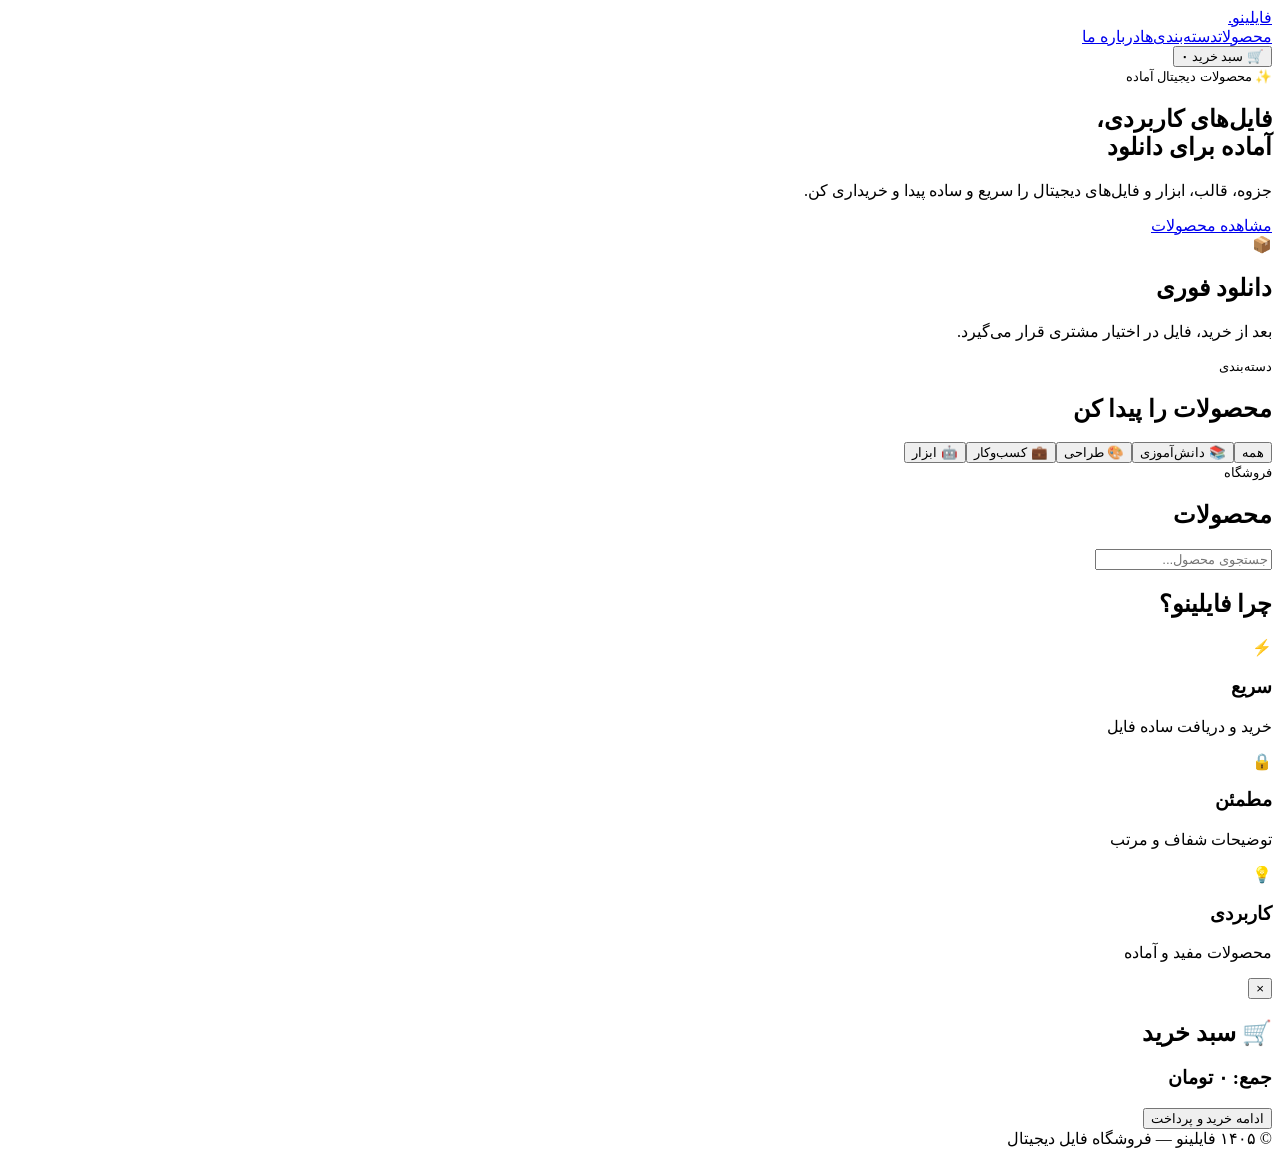
==== index.html @ 992df52e "Create digital shop homepage" ====
<!doctype html><html lang="fa" dir="rtl"><head><meta charset="UTF-8"><meta name="viewport" content="width=device-width,initial-scale=1"><title>فایلینو | فروشگاه فایل دیجیتال</title><meta name="description" content="فروشگاه فایل‌های دیجیتال، آموزشی و کاربردی"><link rel="stylesheet" href="style.css"></head><body><header><div class="nav"><a class="logo" href="#">فایلینو<span>.</span></a><nav><a href="#products">محصولات</a><a href="#categories">دسته‌بندی‌ها</a><a href="#about">درباره ما</a></nav><button onclick="openCart()">🛒 سبد خرید <b id="count">۰</b></button></div></header><main><section class="hero"><div><small>✨ محصولات دیجیتال آماده</small><h1>فایل‌های کاربردی،<br><strong>آماده برای دانلود</strong></h1><p>جزوه، قالب، ابزار و فایل‌های دیجیتال را سریع و ساده پیدا و خریداری کن.</p><a class="cta" href="#products">مشاهده محصولات</a></div><div class="heroCard"><div>📦</div><h2>دانلود فوری</h2><p>بعد از خرید، فایل در اختیار مشتری قرار می‌گیرد.</p></div></section><section id="categories" class="section"><small>دسته‌بندی</small><h2>محصولات را پیدا کن</h2><div class="cats"><button onclick="filter('all')">همه</button><button onclick="filter('study')">📚 دانش‌آموزی</button><button onclick="filter('design')">🎨 طراحی</button><button onclick="filter('business')">💼 کسب‌وکار</button><button onclick="filter('tools')">🤖 ابزار</button></div></section><section id="products" class="section"><div class="head"><div><small>فروشگاه</small><h2>محصولات</h2></div><input id="search" placeholder="جستجوی محصول..." oninput="render()"></div><div id="grid" class="grid"></div></section><section id="about" class="about"><h2>چرا فایلینو؟</h2><div class="features"><div>⚡<h3>سریع</h3><p>خرید و دریافت ساده فایل</p></div><div>🔒<h3>مطمئن</h3><p>توضیحات شفاف و مرتب</p></div><div>💡<h3>کاربردی</h3><p>محصولات مفید و آماده</p></div></div></section></main><div id="modal" class="modal" onclick="closeCart(event)"><div class="box" onclick="event.stopPropagation()"><button class="x" onclick="closeCart()">×</button><h2>🛒 سبد خرید</h2><div id="items"></div><h3 id="total">جمع: ۰ تومان</h3><button class="pay" onclick="checkout()">ادامه خرید و پرداخت</button></div></div><footer>© ۱۴۰۵ فایلینو — فروشگاه فایل دیجیتال</footer><script src="script.js"></script></body></html>
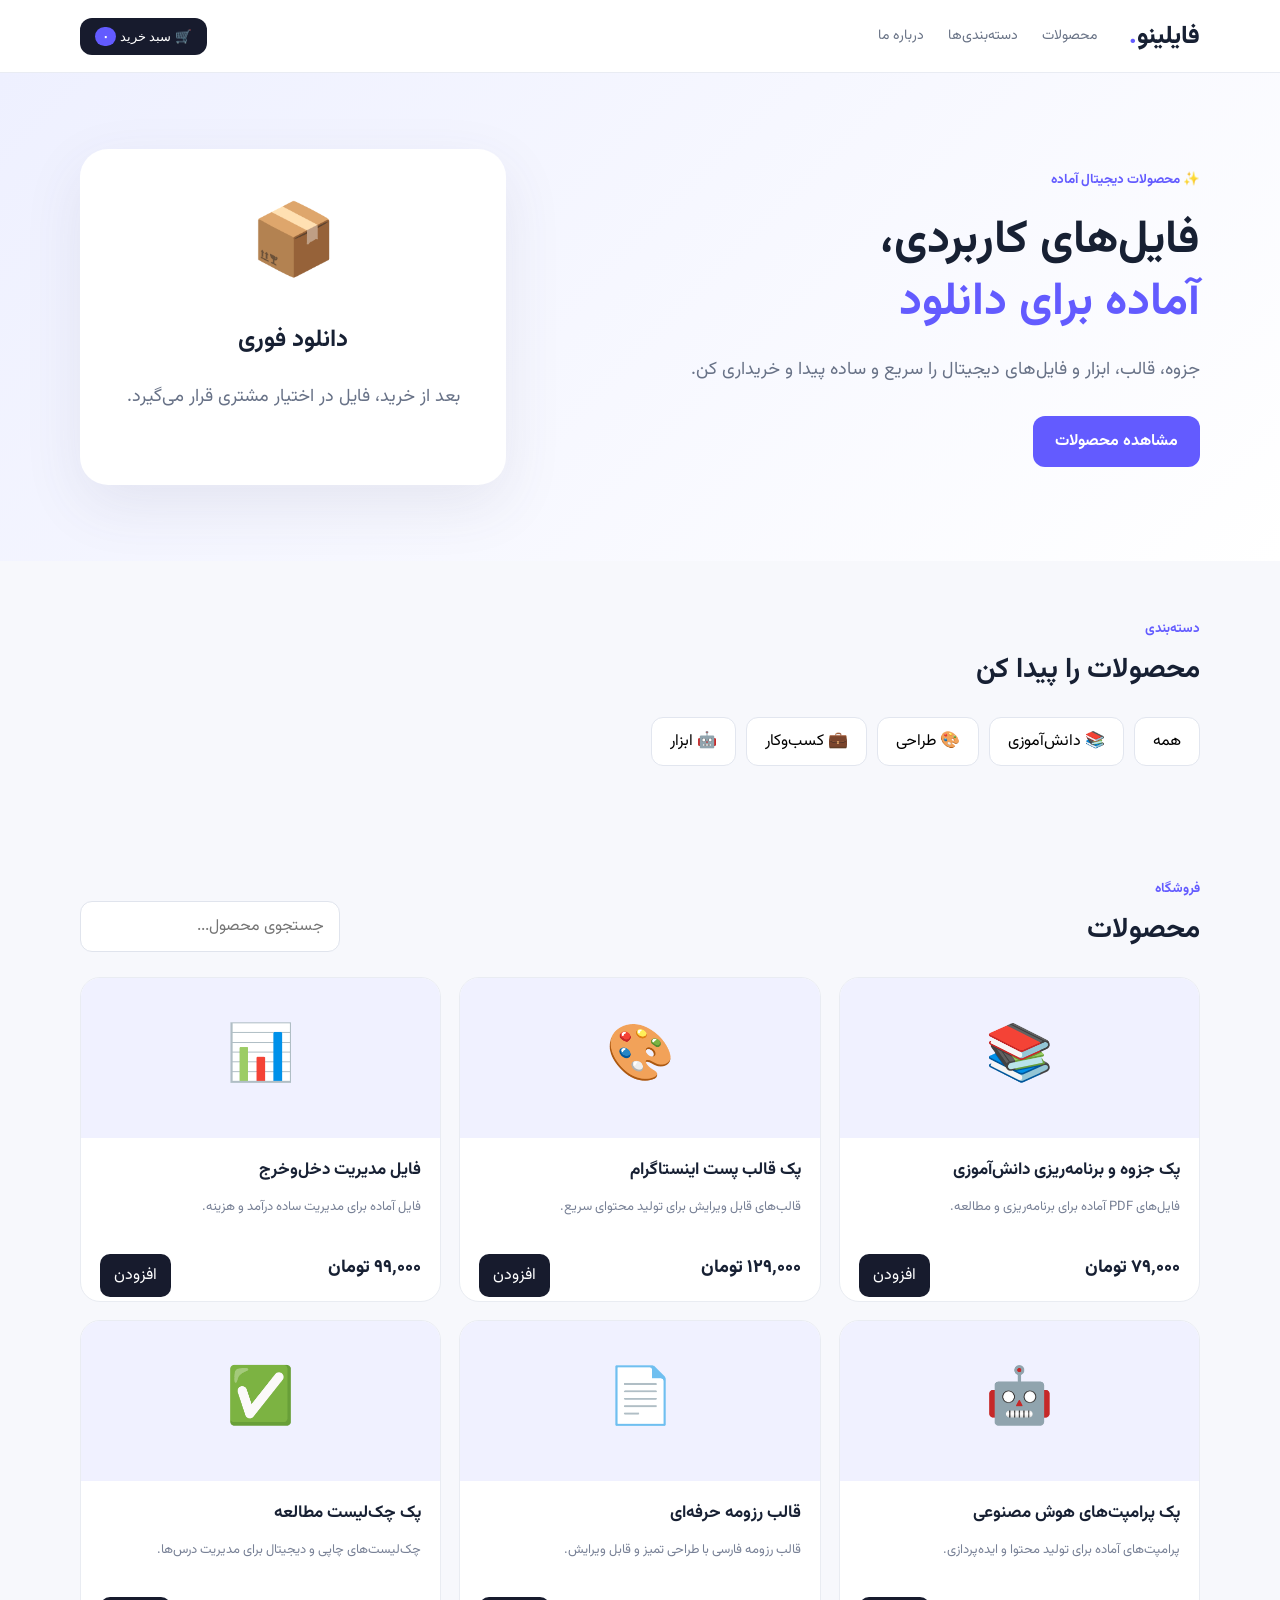
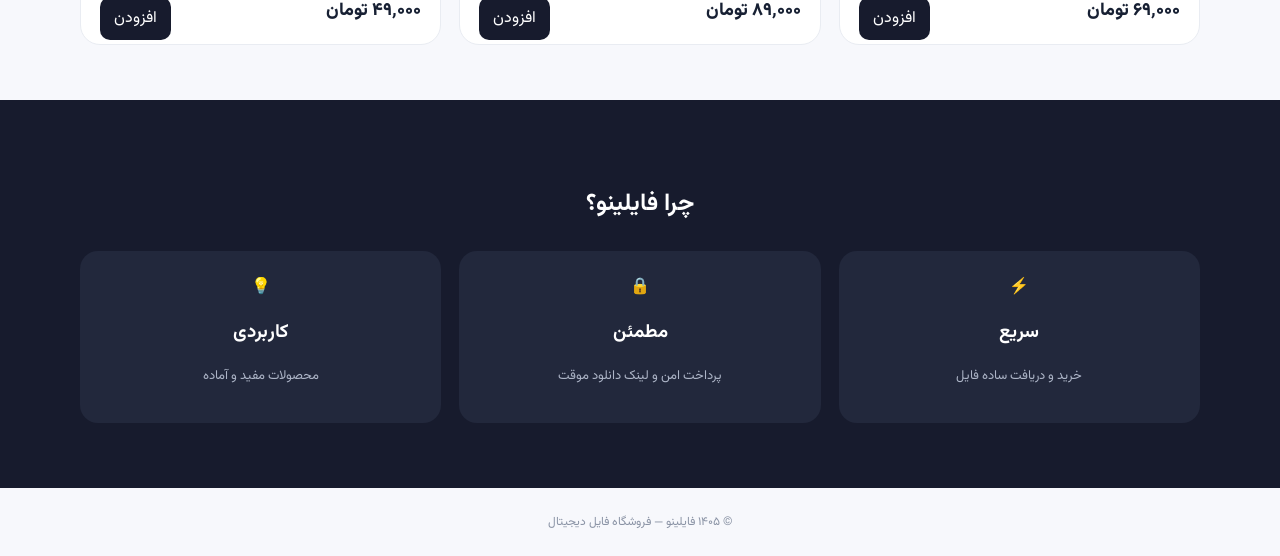
==== commit e000caf9: "Add real checkout form and payment status UI" ====
--- a/index.html
+++ b/index.html
@@ -1 +1 @@
-<!doctype html><html lang="fa" dir="rtl"><head><meta charset="UTF-8"><meta name="viewport" content="width=device-width,initial-scale=1"><title>فایلینو | فروشگاه فایل دیجیتال</title><meta name="description" content="فروشگاه فایل‌های دیجیتال، آموزشی و کاربردی"><link rel="stylesheet" href="style.css"></head><body><header><div class="nav"><a class="logo" href="#">فایلینو<span>.</span></a><nav><a href="#products">محصولات</a><a href="#categories">دسته‌بندی‌ها</a><a href="#about">درباره ما</a></nav><button onclick="openCart()">🛒 سبد خرید <b id="count">۰</b></button></div></header><main><section class="hero"><div><small>✨ محصولات دیجیتال آماده</small><h1>فایل‌های کاربردی،<br><strong>آماده برای دانلود</strong></h1><p>جزوه، قالب، ابزار و فایل‌های دیجیتال را سریع و ساده پیدا و خریداری کن.</p><a class="cta" href="#products">مشاهده محصولات</a></div><div class="heroCard"><div>📦</div><h2>دانلود فوری</h2><p>بعد از خرید، فایل در اختیار مشتری قرار می‌گیرد.</p></div></section><section id="categories" class="section"><small>دسته‌بندی</small><h2>محصولات را پیدا کن</h2><div class="cats"><button onclick="filter('all')">همه</button><button onclick="filter('study')">📚 دانش‌آموزی</button><button onclick="filter('design')">🎨 طراحی</button><button onclick="filter('business')">💼 کسب‌وکار</button><button onclick="filter('tools')">🤖 ابزار</button></div></section><section id="products" class="section"><div class="head"><div><small>فروشگاه</small><h2>محصولات</h2></div><input id="search" placeholder="جستجوی محصول..." oninput="render()"></div><div id="grid" class="grid"></div></section><section id="about" class="about"><h2>چرا فایلینو؟</h2><div class="features"><div>⚡<h3>سریع</h3><p>خرید و دریافت ساده فایل</p></div><div>🔒<h3>مطمئن</h3><p>توضیحات شفاف و مرتب</p></div><div>💡<h3>کاربردی</h3><p>محصولات مفید و آماده</p></div></div></section></main><div id="modal" class="modal" onclick="closeCart(event)"><div class="box" onclick="event.stopPropagation()"><button class="x" onclick="closeCart()">×</button><h2>🛒 سبد خرید</h2><div id="items"></div><h3 id="total">جمع: ۰ تومان</h3><button class="pay" onclick="checkout()">ادامه خرید و پرداخت</button></div></div><footer>© ۱۴۰۵ فایلینو — فروشگاه فایل دیجیتال</footer><script src="script.js"></script></body></html>+<!doctype html><html lang="fa" dir="rtl"><head><meta charset="UTF-8"><meta name="viewport" content="width=device-width,initial-scale=1"><title>فایلینو | فروشگاه فایل دیجیتال</title><meta name="description" content="فروشگاه فایل‌های دیجیتال، آموزشی و کاربردی"><link rel="stylesheet" href="style.css"></head><body><header><div class="nav"><a class="logo" href="#">فایلینو<span>.</span></a><nav><a href="#products">محصولات</a><a href="#categories">دسته‌بندی‌ها</a><a href="#about">درباره ما</a></nav><button onclick="openCart()">🛒 سبد خرید <b id="count">۰</b></button></div></header><main><section class="hero"><div><small>✨ محصولات دیجیتال آماده</small><h1>فایل‌های کاربردی،<br><strong>آماده برای دانلود</strong></h1><p>جزوه، قالب، ابزار و فایل‌های دیجیتال را سریع و ساده پیدا و خریداری کن.</p><a class="cta" href="#products">مشاهده محصولات</a></div><div class="heroCard"><div>📦</div><h2>دانلود فوری</h2><p>بعد از خرید، فایل در اختیار مشتری قرار می‌گیرد.</p></div></section><section id="categories" class="section"><small>دسته‌بندی</small><h2>محصولات را پیدا کن</h2><div class="cats"><button onclick="filter('all')">همه</button><button onclick="filter('study')">📚 دانش‌آموزی</button><button onclick="filter('design')">🎨 طراحی</button><button onclick="filter('business')">💼 کسب‌وکار</button><button onclick="filter('tools')">🤖 ابزار</button></div></section><section id="products" class="section"><div class="head"><div><small>فروشگاه</small><h2>محصولات</h2></div><input class="search" id="search" placeholder="جستجوی محصول..." oninput="render()"></div><div id="grid" class="grid"></div></section><section id="about" class="about"><h2>چرا فایلینو؟</h2><div class="features"><div>⚡<h3>سریع</h3><p>خرید و دریافت ساده فایل</p></div><div>🔒<h3>مطمئن</h3><p>پرداخت امن و لینک دانلود موقت</p></div><div>💡<h3>کاربردی</h3><p>محصولات مفید و آماده</p></div></div></section></main><div id="modal" class="modal" onclick="closeCart(event)"><div class="box" onclick="event.stopPropagation()"><button class="x" onclick="closeCart()">×</button><div id="cartView"><h2>🛒 سبد خرید</h2><div id="items"></div><h3 id="total">جمع: ۰ تومان</h3><button class="pay" onclick="checkout()">ادامه خرید و پرداخت</button></div><div id="checkoutView" style="display:none"><h2>💳 اطلاعات خریدار</h2><p>برای ثبت سفارش، اطلاعات زیر را وارد کن.</p><input id="customerName" class="checkout-input" placeholder="نام و نام خانوادگی"><input id="customerMobile" class="checkout-input" placeholder="شماره موبایل (مثلاً 0912...)" inputmode="tel"><input id="customerEmail" class="checkout-input" placeholder="ایمیل (اختیاری)" type="email"><button class="pay" onclick="startPayment()">پرداخت و رفتن به درگاه</button><button class="back" onclick="showCart()">بازگشت به سبد</button><p id="checkoutMsg" class="checkout-msg"></p></div><div id="successView" style="display:none"><h2>🎉 پرداخت موفق بود</h2><p id="successText">سفارش شما با موفقیت ثبت شد.</p><div id="downloads"></div></div></div></div><footer>© ۱۴۰۵ فایلینو — فروشگاه فایل دیجیتال</footer><script src="script.js"></script></body></html>
--- a/style.css
+++ b/style.css
@@ -0,0 +1 @@
+@import url('https://fonts.googleapis.com/css2?family=Vazirmatn:wght@400;500;600;700;800&display=swap');*{box-sizing:border-box}body{margin:0;font-family:Vazirmatn,Arial,sans-serif;background:#f7f8fc;color:#172033}a{text-decoration:none;color:inherit}.nav{width:min(1120px,92%);height:72px;margin:auto;display:flex;align-items:center;gap:32px}.header,header{background:#fff;border-bottom:1px solid #e9ecf3;position:sticky;top:0;z-index:10}.logo{font-size:25px;font-weight:800}.logo span{color:#635bff}.nav nav{display:flex;gap:24px;color:#697386;font-size:14px}.nav button{margin-right:auto;border:0;background:#171b2d;color:white;border-radius:12px;padding:11px 15px;cursor:pointer}.nav button b{background:#635bff;padding:2px 7px;border-radius:20px}.hero{padding:76px max(4%,calc((100% - 1120px)/2));background:linear-gradient(135deg,#eef0ff,#fff);display:grid;grid-template-columns:1.5fr 1fr;gap:55px;align-items:center}.hero small,.section>small,.head small{color:#635bff;font-weight:700}.hero h1{font-size:46px;line-height:1.35;margin:18px 0}.hero h1 strong{color:#635bff}.hero p{font-size:18px;color:#687287;line-height:2;margin-bottom:28px}.cta,.pay{display:inline-block;background:#635bff;color:#fff;border:0;border-radius:12px;padding:13px 22px;font:inherit;font-weight:700;cursor:pointer}.heroCard{background:#fff;padding:42px;border-radius:28px;box-shadow:0 20px 60px #4b4b6b18;text-align:center}.heroCard div{font-size:70px}.section{width:min(1120px,92%);margin:auto;padding:55px 0}.section h2{font-size:28px;margin:7px 0 25px}.cats{display:flex;gap:10px;flex-wrap:wrap}.cats button{background:#fff;border:1px solid #e2e6ef;padding:11px 18px;border-radius:12px;font:inherit;cursor:pointer}.cats button:hover{border-color:#635bff;color:#635bff}.head{display:flex;justify-content:space-between;align-items:end;margin-bottom:25px}.head h2{margin-bottom:0}.search{width:260px;border:1px solid #e0e4ed;border-radius:12px;padding:12px 15px;font:inherit;outline:none;background:#fff}.grid{display:grid;grid-template-columns:repeat(3,1fr);gap:18px}.product{background:#fff;border:1px solid #e9ecf2;border-radius:20px;overflow:hidden}.product-img{height:160px;display:grid;place-items:center;font-size:55px;background:#f0f1ff}.product-body{padding:19px}.product h3{margin:0 0 8px;font-size:17px}.product p{color:#788196;font-size:13px;line-height:1.8;min-height:45px}.price{font-weight:800;font-size:18px}.buy{float:left;background:#171b2d;color:#fff;border:0;border-radius:10px;padding:9px 14px;cursor:pointer;font:inherit}.about{padding:65px 4%;background:#171b2d;color:white;text-align:center}.features{width:min(1120px,100%);margin:28px auto 0;display:grid;grid-template-columns:repeat(3,1fr);gap:18px}.features div{background:#22283c;border-radius:18px;padding:24px}.features span{font-size:35px}.features p{color:#adb5c7;font-size:13px}footer{padding:25px;text-align:center;color:#8a93a5;font-size:12px}.modal{display:none;position:fixed;inset:0;background:#0008;z-index:30;padding:20px}.modal.show{display:grid;place-items:center}.box{background:white;width:min(500px,100%);border-radius:22px;padding:25px;position:relative;max-height:85vh;overflow:auto}.x{position:absolute;left:18px;top:12px;border:0;background:none;font-size:30px;cursor:pointer}.cart-row{display:flex;justify-content:space-between;gap:10px;padding:15px 0;border-bottom:1px solid #eee}.remove{border:0;background:#fee2e2;color:#b91c1c;border-radius:8px;padding:5px 8px}.pay{width:100%}@media(max-width:750px){.nav nav{display:none}.hero{grid-template-columns:1fr;padding-top:50px;padding-bottom:50px}.hero h1{font-size:34px}.grid{grid-template-columns:1fr 1fr}.features{grid-template-columns:1fr}.head{align-items:stretch;gap:15px;flex-direction:column}.search{width:100%}}@media(max-width:480px){.grid{grid-template-columns:1fr}.nav{gap:10px}.nav button{padding:9px 10px;font-size:12px}}
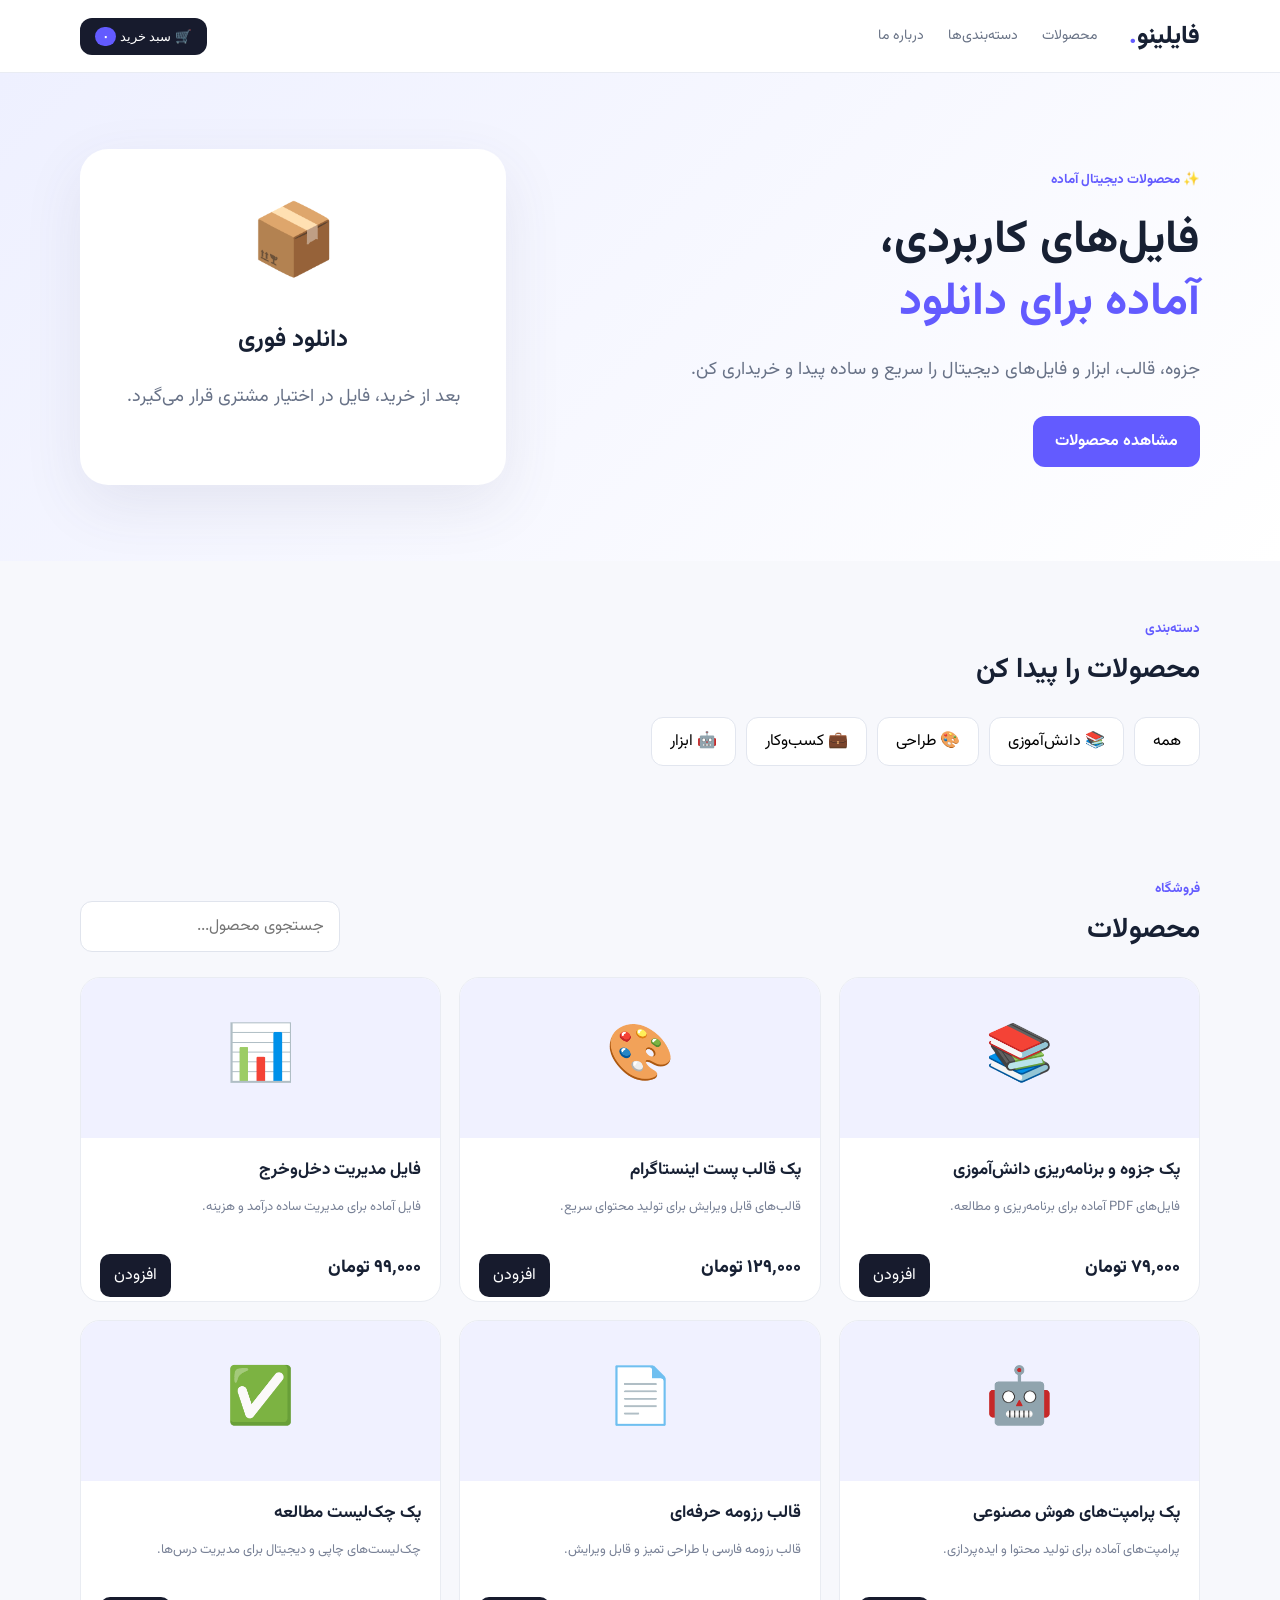
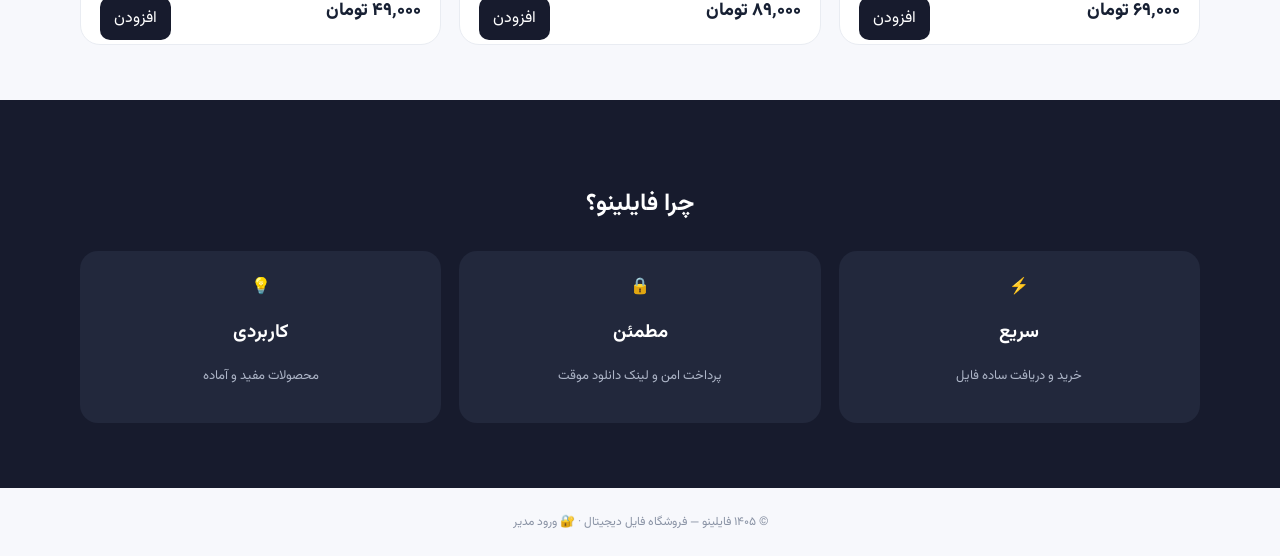
==== commit d3cc3a97: "Add admin login link to storefront" ====
--- a/index.html
+++ b/index.html
@@ -1 +1 @@
-<!doctype html><html lang="fa" dir="rtl"><head><meta charset="UTF-8"><meta name="viewport" content="width=device-width,initial-scale=1"><title>فایلینو | فروشگاه فایل دیجیتال</title><meta name="description" content="فروشگاه فایل‌های دیجیتال، آموزشی و کاربردی"><link rel="stylesheet" href="style.css"></head><body><header><div class="nav"><a class="logo" href="#">فایلینو<span>.</span></a><nav><a href="#products">محصولات</a><a href="#categories">دسته‌بندی‌ها</a><a href="#about">درباره ما</a></nav><button onclick="openCart()">🛒 سبد خرید <b id="count">۰</b></button></div></header><main><section class="hero"><div><small>✨ محصولات دیجیتال آماده</small><h1>فایل‌های کاربردی،<br><strong>آماده برای دانلود</strong></h1><p>جزوه، قالب، ابزار و فایل‌های دیجیتال را سریع و ساده پیدا و خریداری کن.</p><a class="cta" href="#products">مشاهده محصولات</a></div><div class="heroCard"><div>📦</div><h2>دانلود فوری</h2><p>بعد از خرید، فایل در اختیار مشتری قرار می‌گیرد.</p></div></section><section id="categories" class="section"><small>دسته‌بندی</small><h2>محصولات را پیدا کن</h2><div class="cats"><button onclick="filter('all')">همه</button><button onclick="filter('study')">📚 دانش‌آموزی</button><button onclick="filter('design')">🎨 طراحی</button><button onclick="filter('business')">💼 کسب‌وکار</button><button onclick="filter('tools')">🤖 ابزار</button></div></section><section id="products" class="section"><div class="head"><div><small>فروشگاه</small><h2>محصولات</h2></div><input class="search" id="search" placeholder="جستجوی محصول..." oninput="render()"></div><div id="grid" class="grid"></div></section><section id="about" class="about"><h2>چرا فایلینو؟</h2><div class="features"><div>⚡<h3>سریع</h3><p>خرید و دریافت ساده فایل</p></div><div>🔒<h3>مطمئن</h3><p>پرداخت امن و لینک دانلود موقت</p></div><div>💡<h3>کاربردی</h3><p>محصولات مفید و آماده</p></div></div></section></main><div id="modal" class="modal" onclick="closeCart(event)"><div class="box" onclick="event.stopPropagation()"><button class="x" onclick="closeCart()">×</button><div id="cartView"><h2>🛒 سبد خرید</h2><div id="items"></div><h3 id="total">جمع: ۰ تومان</h3><button class="pay" onclick="checkout()">ادامه خرید و پرداخت</button></div><div id="checkoutView" style="display:none"><h2>💳 اطلاعات خریدار</h2><p>برای ثبت سفارش، اطلاعات زیر را وارد کن.</p><input id="customerName" class="checkout-input" placeholder="نام و نام خانوادگی"><input id="customerMobile" class="checkout-input" placeholder="شماره موبایل (مثلاً 0912...)" inputmode="tel"><input id="customerEmail" class="checkout-input" placeholder="ایمیل (اختیاری)" type="email"><button class="pay" onclick="startPayment()">پرداخت و رفتن به درگاه</button><button class="back" onclick="showCart()">بازگشت به سبد</button><p id="checkoutMsg" class="checkout-msg"></p></div><div id="successView" style="display:none"><h2>🎉 پرداخت موفق بود</h2><p id="successText">سفارش شما با موفقیت ثبت شد.</p><div id="downloads"></div></div></div></div><footer>© ۱۴۰۵ فایلینو — فروشگاه فایل دیجیتال</footer><script src="script.js"></script></body></html>+<!doctype html><html lang="fa" dir="rtl"><head><meta charset="UTF-8"><meta name="viewport" content="width=device-width,initial-scale=1"><title>فایلینو | فروشگاه فایل دیجیتال</title><meta name="description" content="فروشگاه فایل‌های دیجیتال، آموزشی و کاربردی"><link rel="stylesheet" href="style.css"></head><body><header><div class="nav"><a class="logo" href="#">فایلینو<span>.</span></a><nav><a href="#products">محصولات</a><a href="#categories">دسته‌بندی‌ها</a><a href="#about">درباره ما</a></nav><button onclick="openCart()">🛒 سبد خرید <b id="count">۰</b></button></div></header><main><section class="hero"><div><small>✨ محصولات دیجیتال آماده</small><h1>فایل‌های کاربردی،<br><strong>آماده برای دانلود</strong></h1><p>جزوه، قالب، ابزار و فایل‌های دیجیتال را سریع و ساده پیدا و خریداری کن.</p><a class="cta" href="#products">مشاهده محصولات</a></div><div class="heroCard"><div>📦</div><h2>دانلود فوری</h2><p>بعد از خرید، فایل در اختیار مشتری قرار می‌گیرد.</p></div></section><section id="categories" class="section"><small>دسته‌بندی</small><h2>محصولات را پیدا کن</h2><div class="cats"><button onclick="filter('all')">همه</button><button onclick="filter('study')">📚 دانش‌آموزی</button><button onclick="filter('design')">🎨 طراحی</button><button onclick="filter('business')">💼 کسب‌وکار</button><button onclick="filter('tools')">🤖 ابزار</button></div></section><section id="products" class="section"><div class="head"><div><small>فروشگاه</small><h2>محصولات</h2></div><input class="search" id="search" placeholder="جستجوی محصول..." oninput="render()"></div><div id="grid" class="grid"></div></section><section id="about" class="about"><h2>چرا فایلینو؟</h2><div class="features"><div>⚡<h3>سریع</h3><p>خرید و دریافت ساده فایل</p></div><div>🔒<h3>مطمئن</h3><p>پرداخت امن و لینک دانلود موقت</p></div><div>💡<h3>کاربردی</h3><p>محصولات مفید و آماده</p></div></div></section></main><div id="modal" class="modal" onclick="closeCart(event)"><div class="box" onclick="event.stopPropagation()"><button class="x" onclick="closeCart()">×</button><div id="cartView"><h2>🛒 سبد خرید</h2><div id="items"></div><h3 id="total">جمع: ۰ تومان</h3><button class="pay" onclick="checkout()">ادامه خرید و پرداخت</button></div><div id="checkoutView" style="display:none"><h2>💳 اطلاعات خریدار</h2><p>برای ثبت سفارش، اطلاعات زیر را وارد کن.</p><input id="customerName" class="checkout-input" placeholder="نام و نام خانوادگی"><input id="customerMobile" class="checkout-input" placeholder="شماره موبایل (مثلاً 0912...)" inputmode="tel"><input id="customerEmail" class="checkout-input" placeholder="ایمیل (اختیاری)" type="email"><button class="pay" onclick="startPayment()">پرداخت و رفتن به درگاه</button><button class="back" onclick="showCart()">بازگشت به سبد</button><p id="checkoutMsg" class="checkout-msg"></p></div><div id="successView" style="display:none"><h2>🎉 پرداخت موفق بود</h2><p id="successText">سفارش شما با موفقیت ثبت شد.</p><div id="downloads"></div></div></div></div><footer>© ۱۴۰۵ فایلینو — فروشگاه فایل دیجیتال · <a href="admin.html">🔐 ورود مدیر</a></footer><script src="script.js"></script></body></html>
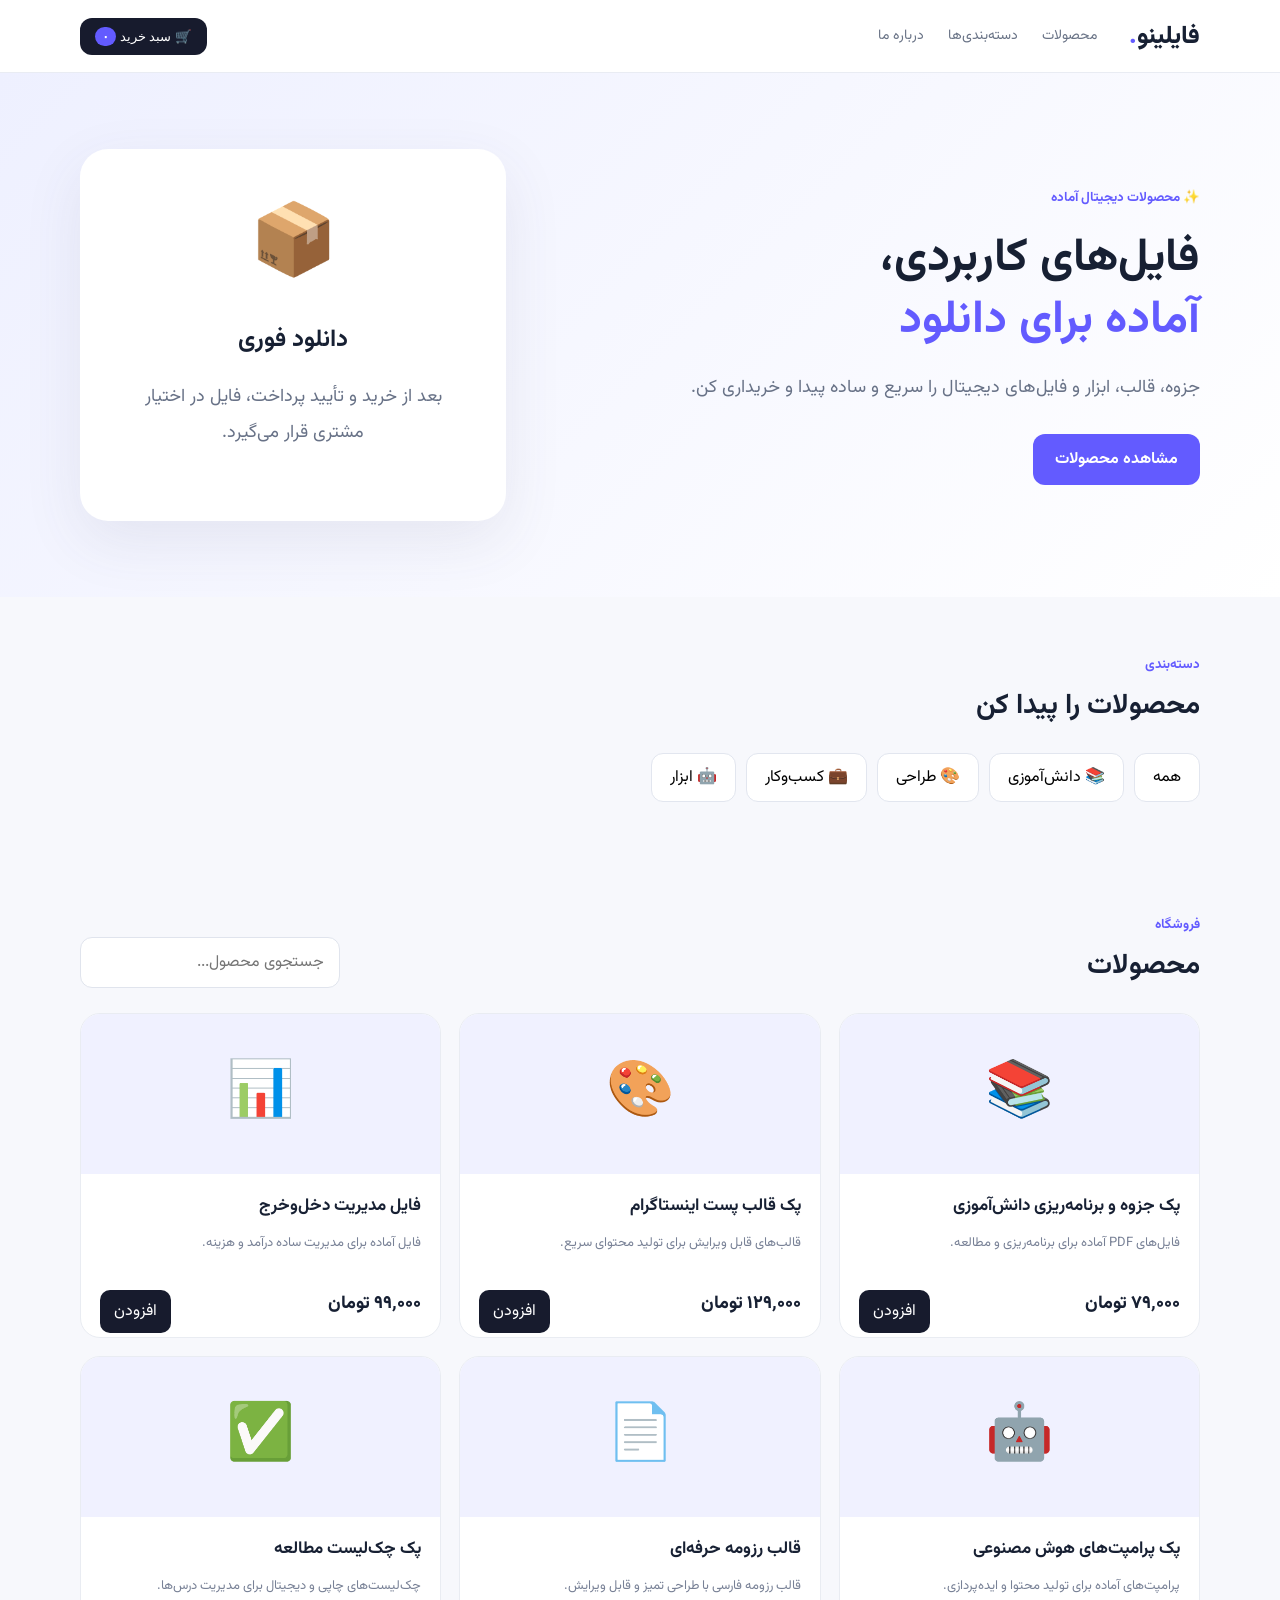
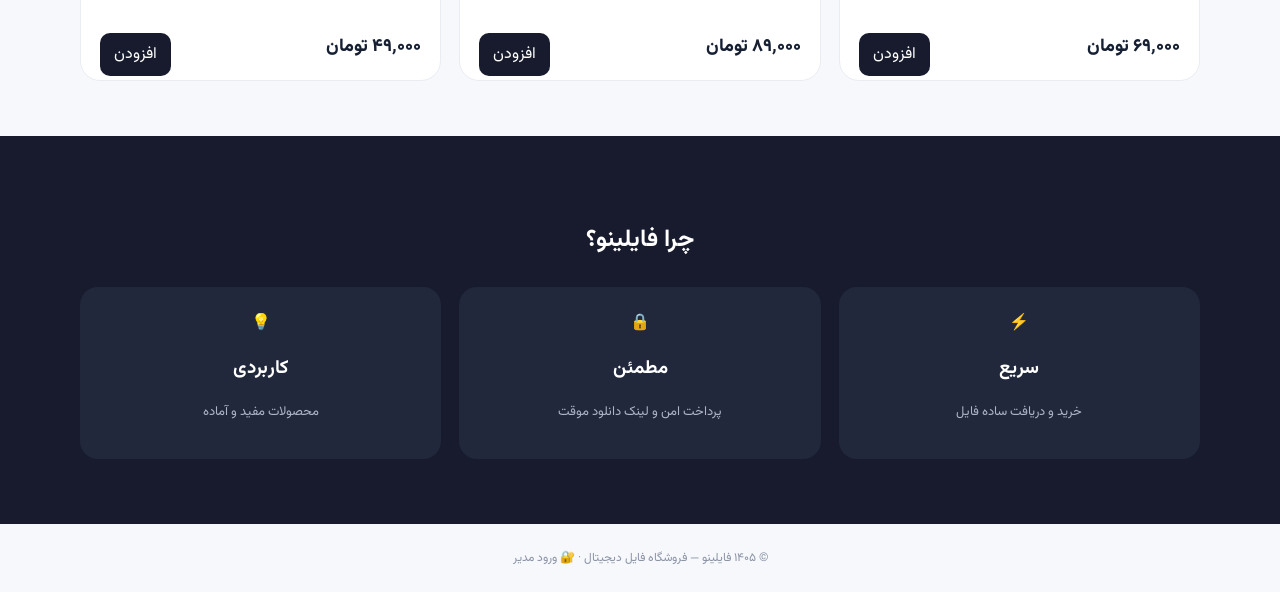
==== commit 82b3e844: "Add card-to-card payment option to checkout" ====
--- a/index.html
+++ b/index.html
@@ -1 +1 @@
-<!doctype html><html lang="fa" dir="rtl"><head><meta charset="UTF-8"><meta name="viewport" content="width=device-width,initial-scale=1"><title>فایلینو | فروشگاه فایل دیجیتال</title><meta name="description" content="فروشگاه فایل‌های دیجیتال، آموزشی و کاربردی"><link rel="stylesheet" href="style.css"></head><body><header><div class="nav"><a class="logo" href="#">فایلینو<span>.</span></a><nav><a href="#products">محصولات</a><a href="#categories">دسته‌بندی‌ها</a><a href="#about">درباره ما</a></nav><button onclick="openCart()">🛒 سبد خرید <b id="count">۰</b></button></div></header><main><section class="hero"><div><small>✨ محصولات دیجیتال آماده</small><h1>فایل‌های کاربردی،<br><strong>آماده برای دانلود</strong></h1><p>جزوه، قالب، ابزار و فایل‌های دیجیتال را سریع و ساده پیدا و خریداری کن.</p><a class="cta" href="#products">مشاهده محصولات</a></div><div class="heroCard"><div>📦</div><h2>دانلود فوری</h2><p>بعد از خرید، فایل در اختیار مشتری قرار می‌گیرد.</p></div></section><section id="categories" class="section"><small>دسته‌بندی</small><h2>محصولات را پیدا کن</h2><div class="cats"><button onclick="filter('all')">همه</button><button onclick="filter('study')">📚 دانش‌آموزی</button><button onclick="filter('design')">🎨 طراحی</button><button onclick="filter('business')">💼 کسب‌وکار</button><button onclick="filter('tools')">🤖 ابزار</button></div></section><section id="products" class="section"><div class="head"><div><small>فروشگاه</small><h2>محصولات</h2></div><input class="search" id="search" placeholder="جستجوی محصول..." oninput="render()"></div><div id="grid" class="grid"></div></section><section id="about" class="about"><h2>چرا فایلینو؟</h2><div class="features"><div>⚡<h3>سریع</h3><p>خرید و دریافت ساده فایل</p></div><div>🔒<h3>مطمئن</h3><p>پرداخت امن و لینک دانلود موقت</p></div><div>💡<h3>کاربردی</h3><p>محصولات مفید و آماده</p></div></div></section></main><div id="modal" class="modal" onclick="closeCart(event)"><div class="box" onclick="event.stopPropagation()"><button class="x" onclick="closeCart()">×</button><div id="cartView"><h2>🛒 سبد خرید</h2><div id="items"></div><h3 id="total">جمع: ۰ تومان</h3><button class="pay" onclick="checkout()">ادامه خرید و پرداخت</button></div><div id="checkoutView" style="display:none"><h2>💳 اطلاعات خریدار</h2><p>برای ثبت سفارش، اطلاعات زیر را وارد کن.</p><input id="customerName" class="checkout-input" placeholder="نام و نام خانوادگی"><input id="customerMobile" class="checkout-input" placeholder="شماره موبایل (مثلاً 0912...)" inputmode="tel"><input id="customerEmail" class="checkout-input" placeholder="ایمیل (اختیاری)" type="email"><button class="pay" onclick="startPayment()">پرداخت و رفتن به درگاه</button><button class="back" onclick="showCart()">بازگشت به سبد</button><p id="checkoutMsg" class="checkout-msg"></p></div><div id="successView" style="display:none"><h2>🎉 پرداخت موفق بود</h2><p id="successText">سفارش شما با موفقیت ثبت شد.</p><div id="downloads"></div></div></div></div><footer>© ۱۴۰۵ فایلینو — فروشگاه فایل دیجیتال · <a href="admin.html">🔐 ورود مدیر</a></footer><script src="script.js"></script></body></html>+<!doctype html><html lang="fa" dir="rtl"><head><meta charset="UTF-8"><meta name="viewport" content="width=device-width,initial-scale=1"><title>فایلینو | فروشگاه فایل دیجیتال</title><meta name="description" content="فروشگاه فایل‌های دیجیتال، آموزشی و کاربردی"><link rel="stylesheet" href="style.css"></head><body><header><div class="nav"><a class="logo" href="#">فایلینو<span>.</span></a><nav><a href="#products">محصولات</a><a href="#categories">دسته‌بندی‌ها</a><a href="#about">درباره ما</a></nav><button onclick="openCart()">🛒 سبد خرید <b id="count">۰</b></button></div></header><main><section class="hero"><div><small>✨ محصولات دیجیتال آماده</small><h1>فایل‌های کاربردی،<br><strong>آماده برای دانلود</strong></h1><p>جزوه، قالب، ابزار و فایل‌های دیجیتال را سریع و ساده پیدا و خریداری کن.</p><a class="cta" href="#products">مشاهده محصولات</a></div><div class="heroCard"><div>📦</div><h2>دانلود فوری</h2><p>بعد از خرید و تأیید پرداخت، فایل در اختیار مشتری قرار می‌گیرد.</p></div></section><section id="categories" class="section"><small>دسته‌بندی</small><h2>محصولات را پیدا کن</h2><div class="cats"><button onclick="filter('all')">همه</button><button onclick="filter('study')">📚 دانش‌آموزی</button><button onclick="filter('design')">🎨 طراحی</button><button onclick="filter('business')">💼 کسب‌وکار</button><button onclick="filter('tools')">🤖 ابزار</button></div></section><section id="products" class="section"><div class="head"><div><small>فروشگاه</small><h2>محصولات</h2></div><input class="search" id="search" placeholder="جستجوی محصول..." oninput="render()"></div><div id="grid" class="grid"></div></section><section id="about" class="about"><h2>چرا فایلینو؟</h2><div class="features"><div>⚡<h3>سریع</h3><p>خرید و دریافت ساده فایل</p></div><div>🔒<h3>مطمئن</h3><p>پرداخت امن و لینک دانلود موقت</p></div><div>💡<h3>کاربردی</h3><p>محصولات مفید و آماده</p></div></div></section></main><div id="modal" class="modal" onclick="closeCart(event)"><div class="box" onclick="event.stopPropagation()"><button class="x" onclick="closeCart()">×</button><div id="cartView"><h2>🛒 سبد خرید</h2><div id="items"></div><h3 id="total">جمع: ۰ تومان</h3><button class="pay" onclick="checkout()">ادامه خرید و پرداخت</button></div><div id="checkoutView" style="display:none"><h2>💳 اطلاعات خریدار</h2><p>برای ثبت سفارش، اطلاعات زیر را وارد کن.</p><input id="customerName" class="checkout-input" placeholder="نام و نام خانوادگی"><input id="customerMobile" class="checkout-input" placeholder="شماره موبایل (مثلاً 0912...)" inputmode="tel"><input id="customerEmail" class="checkout-input" placeholder="ایمیل (اختیاری)" type="email"><h3>روش پرداخت</h3><label class="payment-option"><input type="radio" name="paymentMethod" value="card" checked onchange="togglePaymentMethod()"> 💳 کارت‌به‌کارت</label><label class="payment-option"><input type="radio" name="paymentMethod" value="zarinpal" onchange="togglePaymentMethod()"> 🌐 پرداخت آنلاین زرین‌پال</label><div id="cardTransferBox" class="card-transfer"><p><b>پرداخت کارت‌به‌کارت</b></p><p>پس از ثبت سفارش، شماره کارت و مبلغ پرداختی نمایش داده می‌شود.</p><div id="cardInfo">شماره کارت فروشنده هنوز تنظیم نشده است.</div><button class="pay" onclick="submitCardTransfer()">ثبت سفارش کارت‌به‌کارت</button></div><button id="zarinpalBtn" class="pay" onclick="startPayment()" style="display:none">پرداخت و رفتن به درگاه</button><button class="back" onclick="showCart()">بازگشت به سبد</button><p id="checkoutMsg" class="checkout-msg"></p></div><div id="cardSuccessView" style="display:none"><h2>✅ سفارش ثبت شد</h2><p id="cardSuccessText"></p><div class="card-transfer"><p><b>مراحل پرداخت</b></p><p>۱. مبلغ سفارش را به شماره کارت اعلام‌شده واریز کن.</p><p>۲. رسید پرداخت را برای مدیر فروشگاه ارسال کن.</p><p>۳. پس از تأیید، لینک دانلود فایل برای سفارش فعال می‌شود.</p></div><button class="back" onclick="closeCart()">بستن</button></div><div id="successView" style="display:none"><h2>🎉 پرداخت موفق بود</h2><p id="successText">سفارش شما با موفقیت ثبت شد.</p><div id="downloads"></div></div></div></div><footer>© ۱۴۰۵ فایلینو — فروشگاه فایل دیجیتال · <a href="admin.html">🔐 ورود مدیر</a></footer><script src="script.js"></script></body></html>
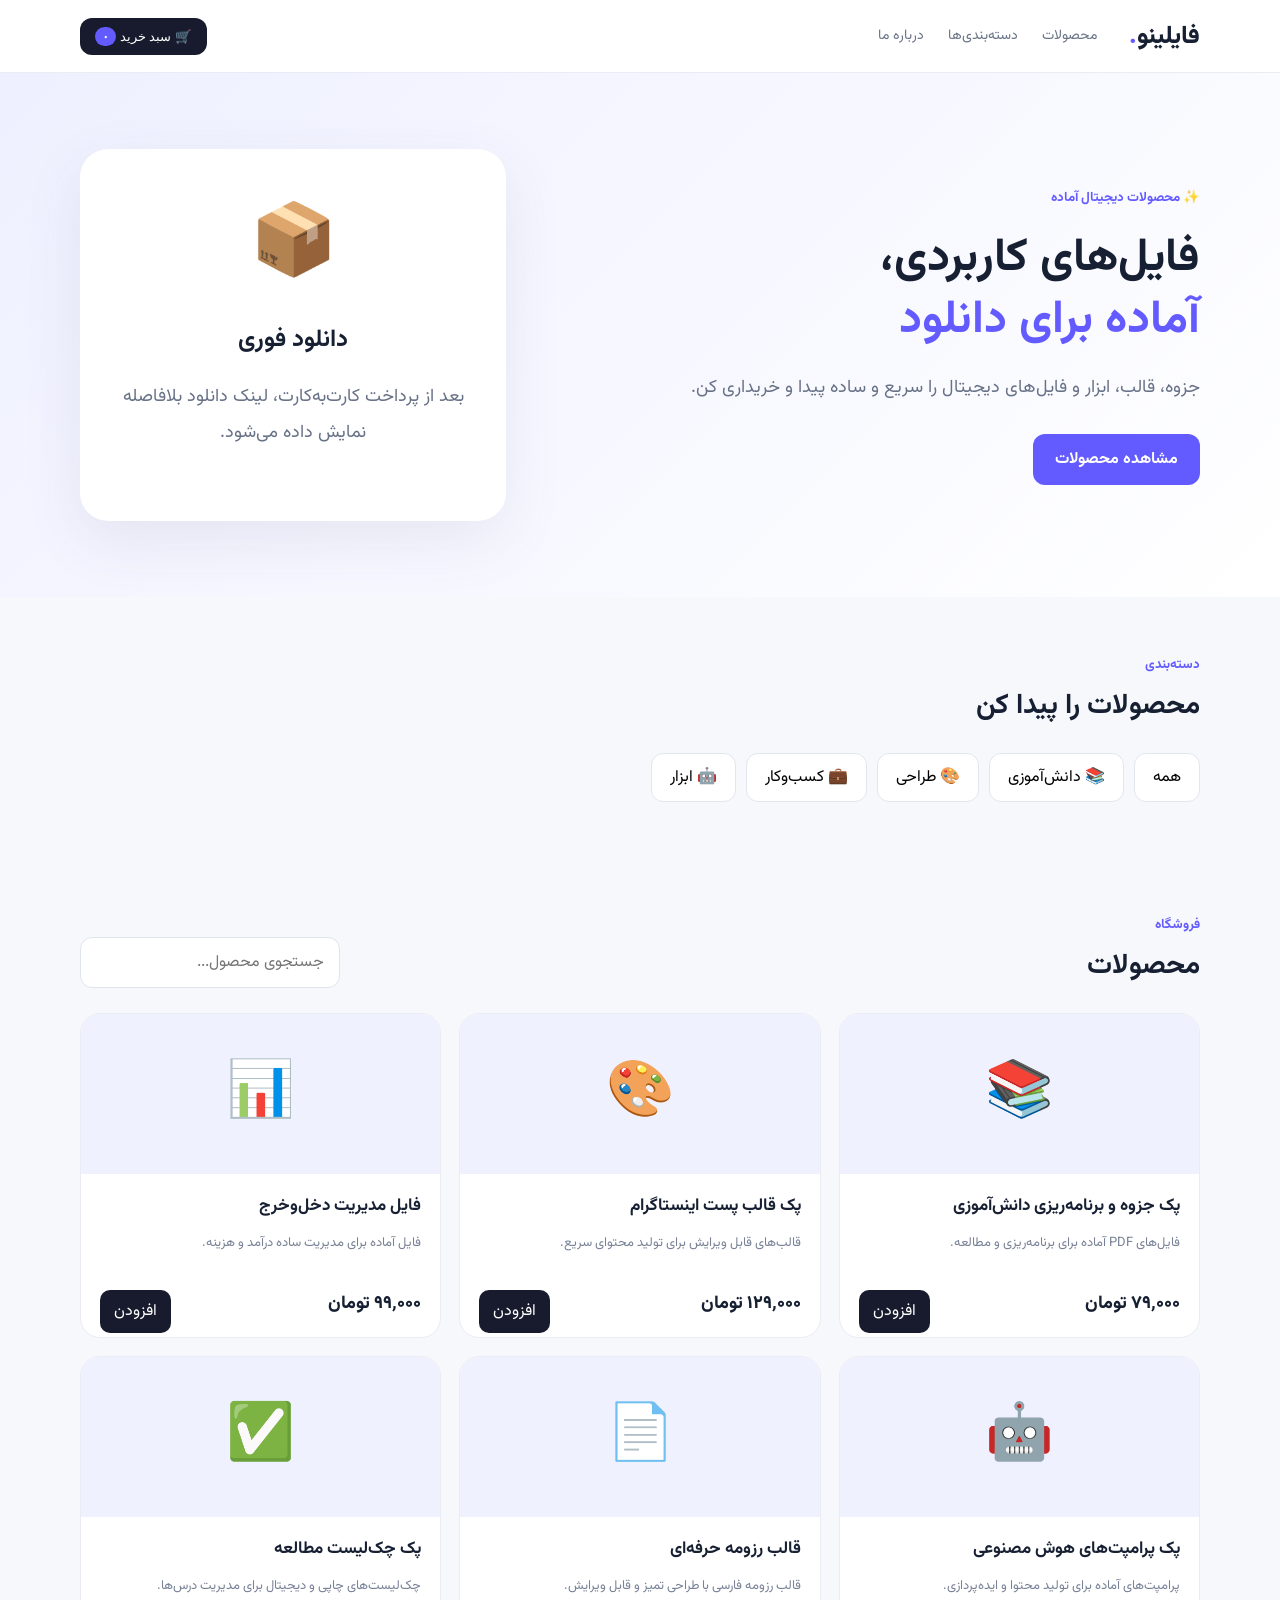
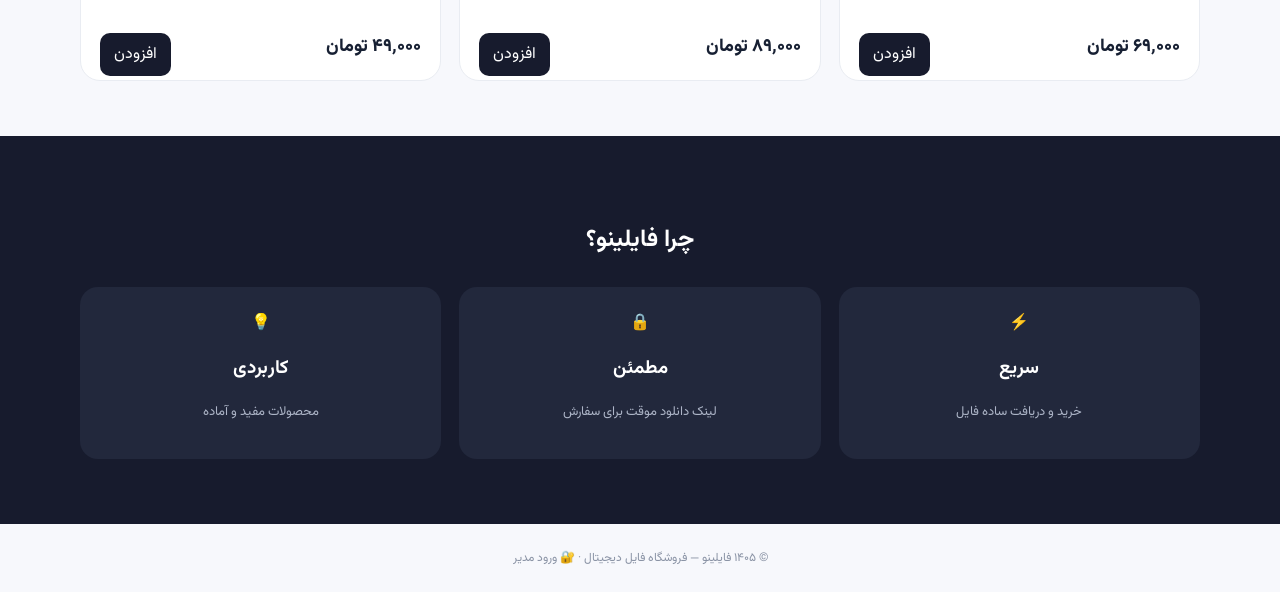
==== commit 787859d5: "Remove online payment and enable instant card transfer downloads" ====
--- a/index.html
+++ b/index.html
@@ -1 +1 @@
-<!doctype html><html lang="fa" dir="rtl"><head><meta charset="UTF-8"><meta name="viewport" content="width=device-width,initial-scale=1"><title>فایلینو | فروشگاه فایل دیجیتال</title><meta name="description" content="فروشگاه فایل‌های دیجیتال، آموزشی و کاربردی"><link rel="stylesheet" href="style.css"></head><body><header><div class="nav"><a class="logo" href="#">فایلینو<span>.</span></a><nav><a href="#products">محصولات</a><a href="#categories">دسته‌بندی‌ها</a><a href="#about">درباره ما</a></nav><button onclick="openCart()">🛒 سبد خرید <b id="count">۰</b></button></div></header><main><section class="hero"><div><small>✨ محصولات دیجیتال آماده</small><h1>فایل‌های کاربردی،<br><strong>آماده برای دانلود</strong></h1><p>جزوه، قالب، ابزار و فایل‌های دیجیتال را سریع و ساده پیدا و خریداری کن.</p><a class="cta" href="#products">مشاهده محصولات</a></div><div class="heroCard"><div>📦</div><h2>دانلود فوری</h2><p>بعد از خرید و تأیید پرداخت، فایل در اختیار مشتری قرار می‌گیرد.</p></div></section><section id="categories" class="section"><small>دسته‌بندی</small><h2>محصولات را پیدا کن</h2><div class="cats"><button onclick="filter('all')">همه</button><button onclick="filter('study')">📚 دانش‌آموزی</button><button onclick="filter('design')">🎨 طراحی</button><button onclick="filter('business')">💼 کسب‌وکار</button><button onclick="filter('tools')">🤖 ابزار</button></div></section><section id="products" class="section"><div class="head"><div><small>فروشگاه</small><h2>محصولات</h2></div><input class="search" id="search" placeholder="جستجوی محصول..." oninput="render()"></div><div id="grid" class="grid"></div></section><section id="about" class="about"><h2>چرا فایلینو؟</h2><div class="features"><div>⚡<h3>سریع</h3><p>خرید و دریافت ساده فایل</p></div><div>🔒<h3>مطمئن</h3><p>پرداخت امن و لینک دانلود موقت</p></div><div>💡<h3>کاربردی</h3><p>محصولات مفید و آماده</p></div></div></section></main><div id="modal" class="modal" onclick="closeCart(event)"><div class="box" onclick="event.stopPropagation()"><button class="x" onclick="closeCart()">×</button><div id="cartView"><h2>🛒 سبد خرید</h2><div id="items"></div><h3 id="total">جمع: ۰ تومان</h3><button class="pay" onclick="checkout()">ادامه خرید و پرداخت</button></div><div id="checkoutView" style="display:none"><h2>💳 اطلاعات خریدار</h2><p>برای ثبت سفارش، اطلاعات زیر را وارد کن.</p><input id="customerName" class="checkout-input" placeholder="نام و نام خانوادگی"><input id="customerMobile" class="checkout-input" placeholder="شماره موبایل (مثلاً 0912...)" inputmode="tel"><input id="customerEmail" class="checkout-input" placeholder="ایمیل (اختیاری)" type="email"><h3>روش پرداخت</h3><label class="payment-option"><input type="radio" name="paymentMethod" value="card" checked onchange="togglePaymentMethod()"> 💳 کارت‌به‌کارت</label><label class="payment-option"><input type="radio" name="paymentMethod" value="zarinpal" onchange="togglePaymentMethod()"> 🌐 پرداخت آنلاین زرین‌پال</label><div id="cardTransferBox" class="card-transfer"><p><b>پرداخت کارت‌به‌کارت</b></p><p>پس از ثبت سفارش، شماره کارت و مبلغ پرداختی نمایش داده می‌شود.</p><div id="cardInfo">شماره کارت فروشنده هنوز تنظیم نشده است.</div><button class="pay" onclick="submitCardTransfer()">ثبت سفارش کارت‌به‌کارت</button></div><button id="zarinpalBtn" class="pay" onclick="startPayment()" style="display:none">پرداخت و رفتن به درگاه</button><button class="back" onclick="showCart()">بازگشت به سبد</button><p id="checkoutMsg" class="checkout-msg"></p></div><div id="cardSuccessView" style="display:none"><h2>✅ سفارش ثبت شد</h2><p id="cardSuccessText"></p><div class="card-transfer"><p><b>مراحل پرداخت</b></p><p>۱. مبلغ سفارش را به شماره کارت اعلام‌شده واریز کن.</p><p>۲. رسید پرداخت را برای مدیر فروشگاه ارسال کن.</p><p>۳. پس از تأیید، لینک دانلود فایل برای سفارش فعال می‌شود.</p></div><button class="back" onclick="closeCart()">بستن</button></div><div id="successView" style="display:none"><h2>🎉 پرداخت موفق بود</h2><p id="successText">سفارش شما با موفقیت ثبت شد.</p><div id="downloads"></div></div></div></div><footer>© ۱۴۰۵ فایلینو — فروشگاه فایل دیجیتال · <a href="admin.html">🔐 ورود مدیر</a></footer><script src="script.js"></script></body></html>+<!doctype html><html lang="fa" dir="rtl"><head><meta charset="UTF-8"><meta name="viewport" content="width=device-width,initial-scale=1"><title>فایلینو | فروشگاه فایل دیجیتال</title><meta name="description" content="فروشگاه فایل‌های دیجیتال، آموزشی و کاربردی"><link rel="stylesheet" href="style.css"></head><body><header><div class="nav"><a class="logo" href="#">فایلینو<span>.</span></a><nav><a href="#products">محصولات</a><a href="#categories">دسته‌بندی‌ها</a><a href="#about">درباره ما</a></nav><button onclick="openCart()">🛒 سبد خرید <b id="count">۰</b></button></div></header><main><section class="hero"><div><small>✨ محصولات دیجیتال آماده</small><h1>فایل‌های کاربردی،<br><strong>آماده برای دانلود</strong></h1><p>جزوه، قالب، ابزار و فایل‌های دیجیتال را سریع و ساده پیدا و خریداری کن.</p><a class="cta" href="#products">مشاهده محصولات</a></div><div class="heroCard"><div>📦</div><h2>دانلود فوری</h2><p>بعد از پرداخت کارت‌به‌کارت، لینک دانلود بلافاصله نمایش داده می‌شود.</p></div></section><section id="categories" class="section"><small>دسته‌بندی</small><h2>محصولات را پیدا کن</h2><div class="cats"><button onclick="filter('all')">همه</button><button onclick="filter('study')">📚 دانش‌آموزی</button><button onclick="filter('design')">🎨 طراحی</button><button onclick="filter('business')">💼 کسب‌وکار</button><button onclick="filter('tools')">🤖 ابزار</button></div></section><section id="products" class="section"><div class="head"><div><small>فروشگاه</small><h2>محصولات</h2></div><input class="search" id="search" placeholder="جستجوی محصول..." oninput="render()"></div><div id="grid" class="grid"></div></section><section id="about" class="about"><h2>چرا فایلینو؟</h2><div class="features"><div>⚡<h3>سریع</h3><p>خرید و دریافت ساده فایل</p></div><div>🔒<h3>مطمئن</h3><p>لینک دانلود موقت برای سفارش</p></div><div>💡<h3>کاربردی</h3><p>محصولات مفید و آماده</p></div></div></section></main><div id="modal" class="modal" onclick="closeCart(event)"><div class="box" onclick="event.stopPropagation()"><button class="x" onclick="closeCart()">×</button><div id="cartView"><h2>🛒 سبد خرید</h2><div id="items"></div><h3 id="total">جمع: ۰ تومان</h3><button class="pay" onclick="checkout()">ادامه و پرداخت کارت‌به‌کارت</button></div><div id="checkoutView" style="display:none"><h2>💳 اطلاعات خریدار</h2><p>اطلاعات زیر را وارد کن تا سفارش ثبت شود.</p><input id="customerName" class="checkout-input" placeholder="نام و نام خانوادگی"><input id="customerMobile" class="checkout-input" placeholder="شماره موبایل (مثلاً 0912...)" inputmode="tel"><input id="customerEmail" class="checkout-input" placeholder="ایمیل (اختیاری)" type="email"><h3>پرداخت کارت‌به‌کارت</h3><div id="cardTransferBox" class="card-transfer"><p><b>شماره کارت فروشنده</b></p><div id="cardInfo">شماره کارت فروشنده</div><p>بعد از ثبت سفارش، مبلغ سفارش را به این کارت واریز کن. لینک دانلود پس از ثبت پرداخت نمایش داده می‌شود.</p><button class="pay" onclick="submitCardTransfer()">ثبت پرداخت و دریافت فایل</button></div><button class="back" onclick="showCart()">بازگشت به سبد</button><p id="checkoutMsg" class="checkout-msg"></p></div><div id="cardSuccessView" style="display:none"><h2>🎉 پرداخت ثبت شد</h2><p id="cardSuccessText"></p><div id="cardDownloads"></div><button class="back" onclick="closeCart()">بستن</button></div><div id="successView" style="display:none"><h2>🎉 پرداخت موفق بود</h2><p id="successText">سفارش شما با موفقیت ثبت شد.</p><div id="downloads"></div></div></div></div><footer>© ۱۴۰۵ فایلینو — فروشگاه فایل دیجیتال · <a href="admin.html">🔐 ورود مدیر</a></footer><script src="script.js"></script></body></html>
